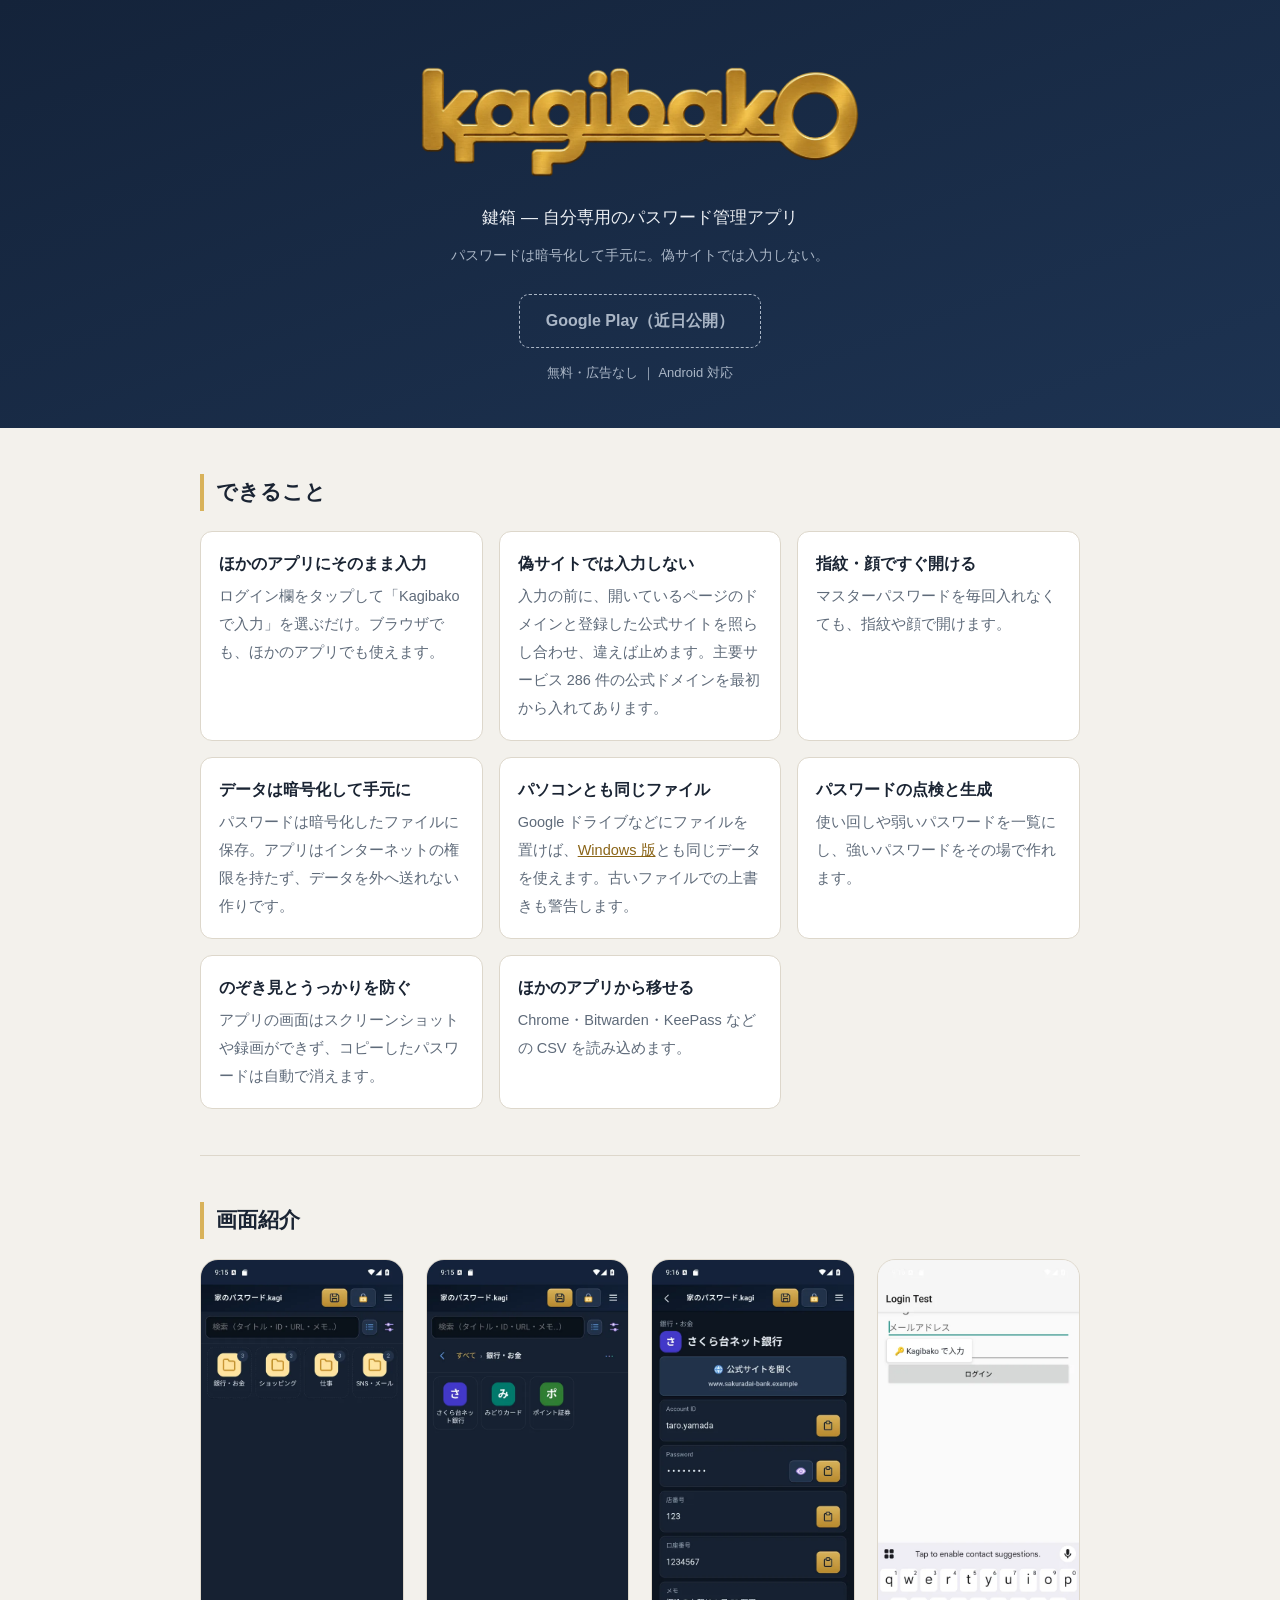
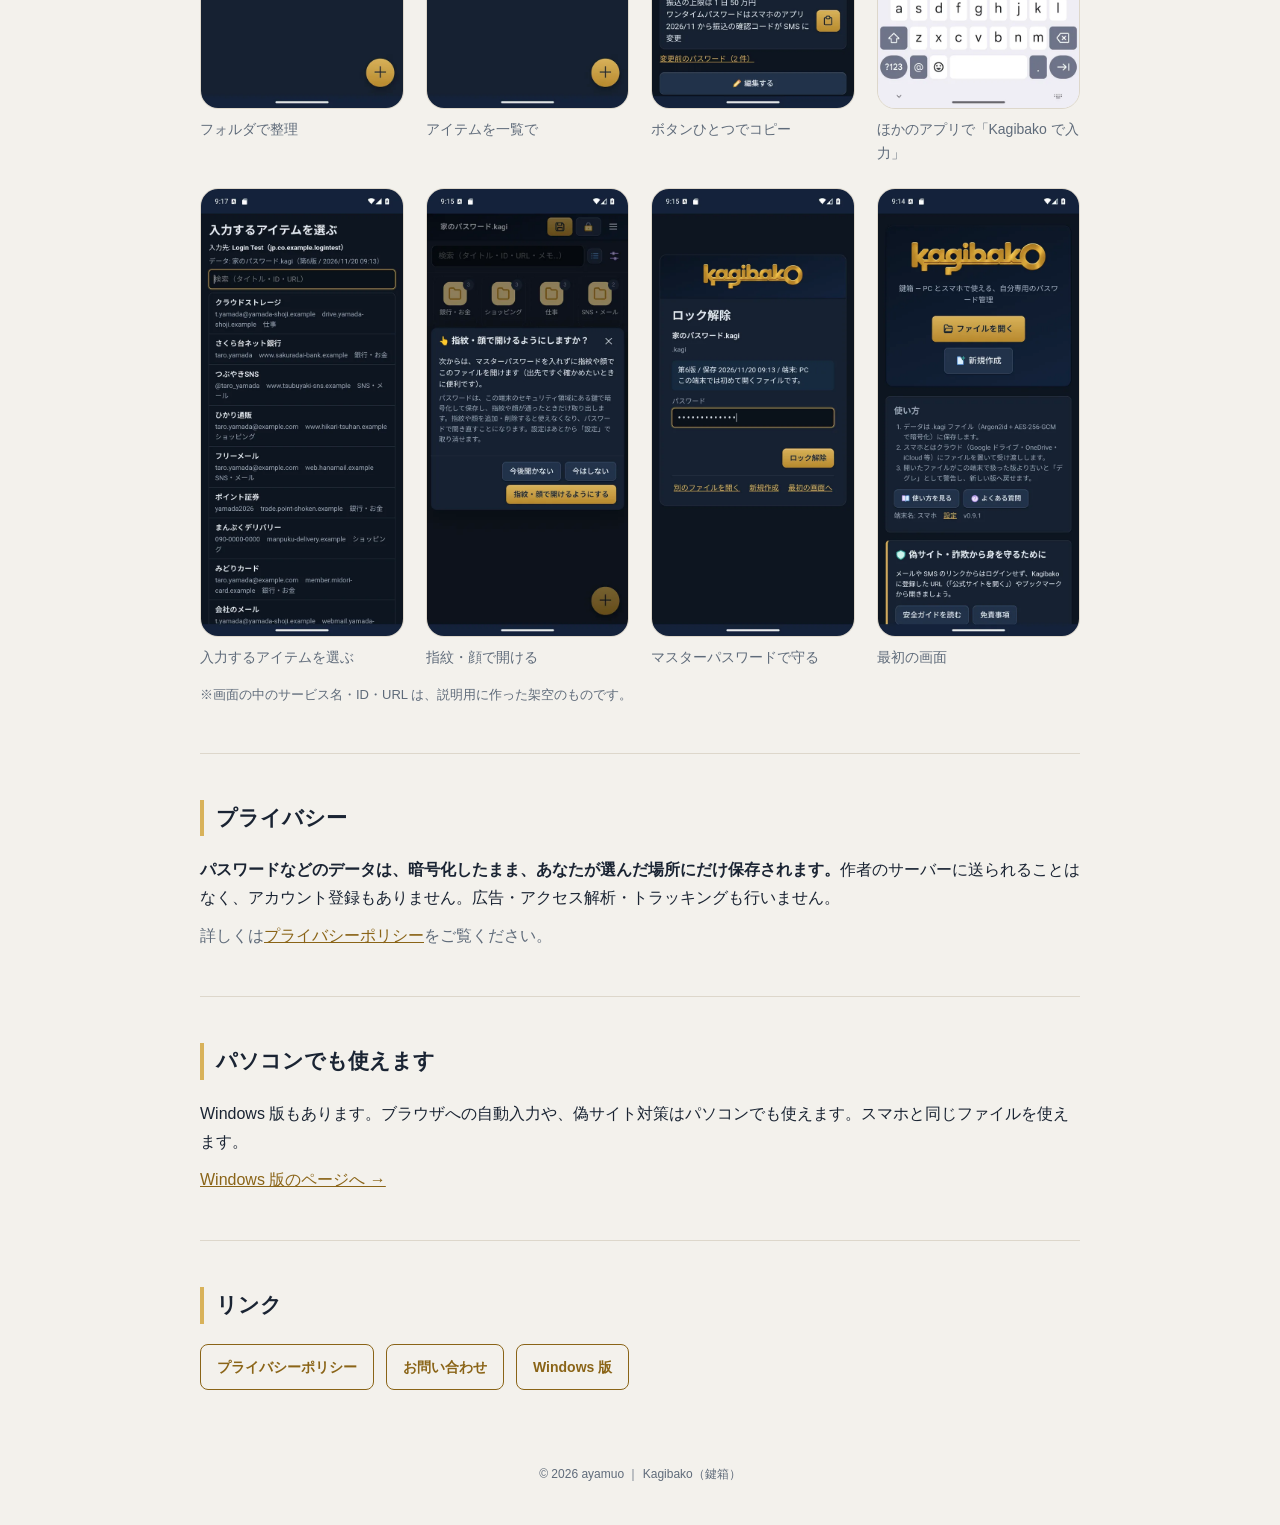
==== index.html @ 04aa952d "Kagibako 公式サイト（スマホアプリ・Windows 版・プライバシーポリシー） Co-Authored-By: Claude Opus 5.5 <noreply@anthropic.com>" ====
<!DOCTYPE html>
<html lang="ja">
<head>
<meta charset="UTF-8">
<meta name="viewport" content="width=device-width, initial-scale=1.0">
<title>Kagibako（鍵箱）｜自分専用のパスワード管理アプリ</title>
<meta name="description" content="Kagibako（鍵箱）は、パスワードを暗号化して手元に保存するスマホアプリです。ほかのアプリやブラウザにそのまま入力でき、偽サイトでは入力しません。無料・広告なし。">
<link rel="canonical" href="https://ayamuo.github.io/kagibako_official/">
<link rel="icon" type="image/png" href="favicon.png">
<link rel="apple-touch-icon" href="icon-192.png">
<meta name="theme-color" content="#14233a">
<link rel="stylesheet" href="style.css">
<!-- OGP / Twitter Card（SNSやチャットでURLを貼ったときのプレビュー用） -->
<meta property="og:type" content="website">
<meta property="og:site_name" content="Kagibako（鍵箱）">
<meta property="og:locale" content="ja_JP">
<meta property="og:url" content="https://ayamuo.github.io/kagibako_official/">
<meta property="og:title" content="Kagibako（鍵箱）｜自分専用のパスワード管理アプリ">
<meta property="og:description" content="パスワードは暗号化して手元に。ほかのアプリにそのまま入力でき、偽サイトでは入力しない。無料・広告なし。">
<meta property="og:image" content="https://ayamuo.github.io/kagibako_official/ogp.jpg">
<meta property="og:image:width" content="1200">
<meta property="og:image:height" content="630">
<meta name="twitter:card" content="summary_large_image">
<meta name="twitter:title" content="Kagibako（鍵箱）｜自分専用のパスワード管理アプリ">
<meta name="twitter:description" content="パスワードは暗号化して手元に。ほかのアプリにそのまま入力でき、偽サイトでは入力しない。無料・広告なし。">
<meta name="twitter:image" content="https://ayamuo.github.io/kagibako_official/ogp.jpg">
</head>
<body>

<header class="hero">
  <div class="wrap">
    <h1 class="logo"><img src="logo.webp" alt="Kagibako" width="960" height="245"></h1>
    <p class="tagline">鍵箱 ― 自分専用のパスワード管理アプリ</p>
    <p class="sub">パスワードは暗号化して手元に。偽サイトでは入力しない。</p>
    <div class="cta-wrap">
      <!-- Google Play で公開したら：次の span を <a class="cta" href="（Play ストアの URL）">Google Play で入手</a> に置き換える -->
      <span class="cta soon">Google Play（近日公開）</span>
      <!-- iOS 版を公開したら：hidden を外し、href に App Store の URL を入れる -->
      <a class="cta" href="#" hidden>App Store で入手</a>
    </div>
    <p class="status">無料・広告なし ｜ Android 対応</p>
  </div>
</header>

<main class="wrap">

  <section>
    <h2>できること</h2>
    <ul class="features">
      <li><b>ほかのアプリにそのまま入力</b><span>ログイン欄をタップして「Kagibako で入力」を選ぶだけ。ブラウザでも、ほかのアプリでも使えます。</span></li>
      <li><b>偽サイトでは入力しない</b><span>入力の前に、開いているページのドメインと登録した公式サイトを照らし合わせ、違えば止めます。主要サービス 286 件の公式ドメインを最初から入れてあります。</span></li>
      <li><b>指紋・顔ですぐ開ける</b><span>マスターパスワードを毎回入れなくても、指紋や顔で開けます。</span></li>
      <li><b>データは暗号化して手元に</b><span>パスワードは暗号化したファイルに保存。アプリはインターネットの権限を持たず、データを外へ送れない作りです。</span></li>
      <li><b>パソコンとも同じファイル</b><span>Google ドライブなどにファイルを置けば、<a href="windows.html">Windows 版</a>とも同じデータを使えます。古いファイルでの上書きも警告します。</span></li>
      <li><b>パスワードの点検と生成</b><span>使い回しや弱いパスワードを一覧にし、強いパスワードをその場で作れます。</span></li>
      <li><b>のぞき見とうっかりを防ぐ</b><span>アプリの画面はスクリーンショットや録画ができず、コピーしたパスワードは自動で消えます。</span></li>
      <li><b>ほかのアプリから移せる</b><span>Chrome・Bitwarden・KeePass などの CSV を読み込めます。</span></li>
    </ul>
  </section>

  <section>
    <h2>画面紹介</h2>
    <div class="shots phone">
      <figure><img src="shots/phone/list.webp" alt="フォルダが並ぶ一覧の画面" width="540" height="1200" loading="lazy"><figcaption>フォルダで整理</figcaption></figure>
      <figure><img src="shots/phone/folder.webp" alt="フォルダを開いてアイテムが並んだ画面" width="540" height="1200" loading="lazy"><figcaption>アイテムを一覧で</figcaption></figure>
      <figure><img src="shots/phone/item.webp" alt="アイテムの中身。ID とパスワードをコピーできる" width="540" height="1200" loading="lazy"><figcaption>ボタンひとつでコピー</figcaption></figure>
      <figure><img src="shots/phone/autofill.webp" alt="ほかのアプリのログイン欄に「Kagibako で入力」が出た画面" width="540" height="1200" loading="lazy"><figcaption>ほかのアプリで「Kagibako で入力」</figcaption></figure>
      <figure><img src="shots/phone/pick.webp" alt="入力するアイテムを選ぶ画面" width="540" height="1200" loading="lazy"><figcaption>入力するアイテムを選ぶ</figcaption></figure>
      <figure><img src="shots/phone/bio.webp" alt="指紋・顔で開けるようにするか聞く画面" width="540" height="1200" loading="lazy"><figcaption>指紋・顔で開ける</figcaption></figure>
      <figure><img src="shots/phone/unlock.webp" alt="マスターパスワードでロックを解除する画面" width="540" height="1200" loading="lazy"><figcaption>マスターパスワードで守る</figcaption></figure>
      <figure><img src="shots/phone/start.webp" alt="アプリの最初の画面" width="540" height="1200" loading="lazy"><figcaption>最初の画面</figcaption></figure>
    </div>
    <p class="note">※画面の中のサービス名・ID・URL は、説明用に作った架空のものです。</p>
  </section>

  <section>
    <h2>プライバシー</h2>
    <p><strong>パスワードなどのデータは、暗号化したまま、あなたが選んだ場所にだけ保存されます。</strong>作者のサーバーに送られることはなく、アカウント登録もありません。広告・アクセス解析・トラッキングも行いません。</p>
    <p class="muted">詳しくは<a href="privacy.html">プライバシーポリシー</a>をご覧ください。</p>
  </section>

  <section>
    <h2>パソコンでも使えます</h2>
    <p>Windows 版もあります。ブラウザへの自動入力や、偽サイト対策はパソコンでも使えます。スマホと同じファイルを使えます。</p>
    <p><a href="windows.html">Windows 版のページへ →</a></p>
  </section>

  <section>
    <h2>リンク</h2>
    <div class="links">
      <a href="privacy.html">プライバシーポリシー</a>
      <a href="mailto:ayamuo.apps@proton.me">お問い合わせ</a>
      <a href="windows.html">Windows 版</a>
    </div>
  </section>

</main>

<footer>&copy; 2026 ayamuo ｜ Kagibako（鍵箱）</footer>

</body>
</html>
---- style.css ----
/* Kagibako 公式サイト 共通の見た目（すべてのページで使う） */
:root {
  --navy: #14233a; --navy-2: #1d3352;
  --brass: #d8b25a; --brass-2: #c29634; --brass-text: #8a6417;
  --text: #1a2433; --sub: #5f6b7a; --line: #ddd7cb;
  --bg: #f3f1ec; --panel: #ffffff; --on-navy: #eef1f5; --on-navy-sub: #aab6c6;
}
@media (prefers-color-scheme: dark) {
  :root { --text: #e6eaf0; --sub: #9aa7b8; --line: #2a3749; --bg: #0e1520; --panel: #162131; --brass-text: #e0b354; }
}
* { box-sizing: border-box; margin: 0; padding: 0; }
body {
  font-family: -apple-system, BlinkMacSystemFont, "Segoe UI", "Hiragino Kaku Gothic ProN", "Noto Sans JP", Meiryo, sans-serif;
  color: var(--text); background: var(--bg); line-height: 1.75;
}
.wrap { max-width: 920px; margin: 0 auto; padding: 0 20px; }
.wrap.narrow { max-width: 760px; }
a { color: var(--brass-text); }
code { font-family: ui-monospace, Consolas, monospace; font-size: .92em; }

/* 上部の紺の帯 */
header.hero {
  background: linear-gradient(160deg, var(--navy), var(--navy-2));
  color: var(--on-navy); text-align: center; padding: 52px 0 44px;
}
header.hero .logo { display: inline-block; line-height: 0; }
header.hero .logo img { width: min(440px, 86%); height: auto; }
header.hero.small { padding: 36px 0 30px; }
header.hero.small .logo img { width: min(220px, 60%); }
header.hero h1 { font-size: 24px; margin-top: 14px; }
header.hero .tagline { margin-top: 16px; font-size: 17px; }
header.hero .sub { margin-top: 6px; font-size: 14px; color: var(--on-navy-sub); }
header.hero .status { margin-top: 14px; font-size: 13px; color: var(--on-navy-sub); }

/* ボタン（主な操作は真鍮色、ほかは枠だけ） */
.cta-wrap { display: flex; gap: 12px; justify-content: center; flex-wrap: wrap; margin-top: 26px; }
.cta {
  display: inline-flex; align-items: center; justify-content: center; gap: 8px;
  text-decoration: none; font-weight: 700; font-size: 16px;
  padding: 12px 26px; border-radius: 10px; min-height: 48px;
  background: linear-gradient(180deg, var(--brass), var(--brass-2)); color: var(--navy);
  box-shadow: 0 1px 2px rgba(0,0,0,.25), inset 0 1px 0 rgba(255,255,255,.35);
}
.cta.ghost { background: transparent; color: var(--on-navy); border: 1px solid var(--on-navy-sub); box-shadow: none; }
.cta.soon { background: transparent; color: var(--on-navy-sub); border: 1px dashed var(--on-navy-sub); box-shadow: none; cursor: default; }
[hidden] { display: none !important; }

/* 本文 */
section { padding: 46px 0; border-bottom: 1px solid var(--line); }
section:last-of-type { border-bottom: none; }
h2 { font-size: 21px; margin-bottom: 20px; padding-left: 12px; border-left: 4px solid var(--brass); }
h3 { font-size: 16px; margin: 18px 0 8px; }
p { margin-bottom: 10px; }
p:last-child { margin-bottom: 0; }
.muted { color: var(--sub); }
.note { font-size: 13px; color: var(--sub); margin-top: 14px; }
ul.plain, ol.plain { padding-left: 1.4em; margin-bottom: 10px; }
ul.plain li, ol.plain li { margin-bottom: 4px; }

.features { display: grid; grid-template-columns: repeat(auto-fill, minmax(260px, 1fr)); gap: 16px; list-style: none; }
.features li { background: var(--panel); border: 1px solid var(--line); border-radius: 12px; padding: 18px; }
.features b { display: block; font-size: 16px; margin-bottom: 4px; }
.features span { color: var(--sub); font-size: 14.5px; }

/* 画面の画像：スマホは縦長、PC は横長 */
.shots { display: grid; gap: 22px; }
.shots.phone { grid-template-columns: repeat(auto-fill, minmax(190px, 1fr)); }
.shots.pc { grid-template-columns: repeat(auto-fill, minmax(380px, 1fr)); }
.shots figure { margin: 0; }
.shots img { width: 100%; height: auto; display: block; border: 1px solid var(--line); border-radius: 12px; }
.shots.phone img { border-radius: 18px; }
.shots figcaption { margin-top: 8px; font-size: 14px; color: var(--sub); }

.links { display: flex; flex-wrap: wrap; gap: 12px; }
.links a {
  display: inline-flex; align-items: center; text-decoration: none; font-weight: 600;
  border: 1px solid var(--brass-text); border-radius: 8px; padding: 10px 16px; font-size: 14px; min-height: 44px;
}
.back { display: inline-block; margin-top: 20px; font-size: 14px; }
footer { text-align: center; color: var(--sub); font-size: 12px; padding: 28px 0 40px; }

@media (max-width: 480px) {
  .shots.pc { grid-template-columns: 1fr; }
  .shots.phone { grid-template-columns: 1fr 1fr; gap: 14px; }
  header.hero { padding: 40px 0 34px; }
  header.hero .tagline { font-size: 15.5px; }
}
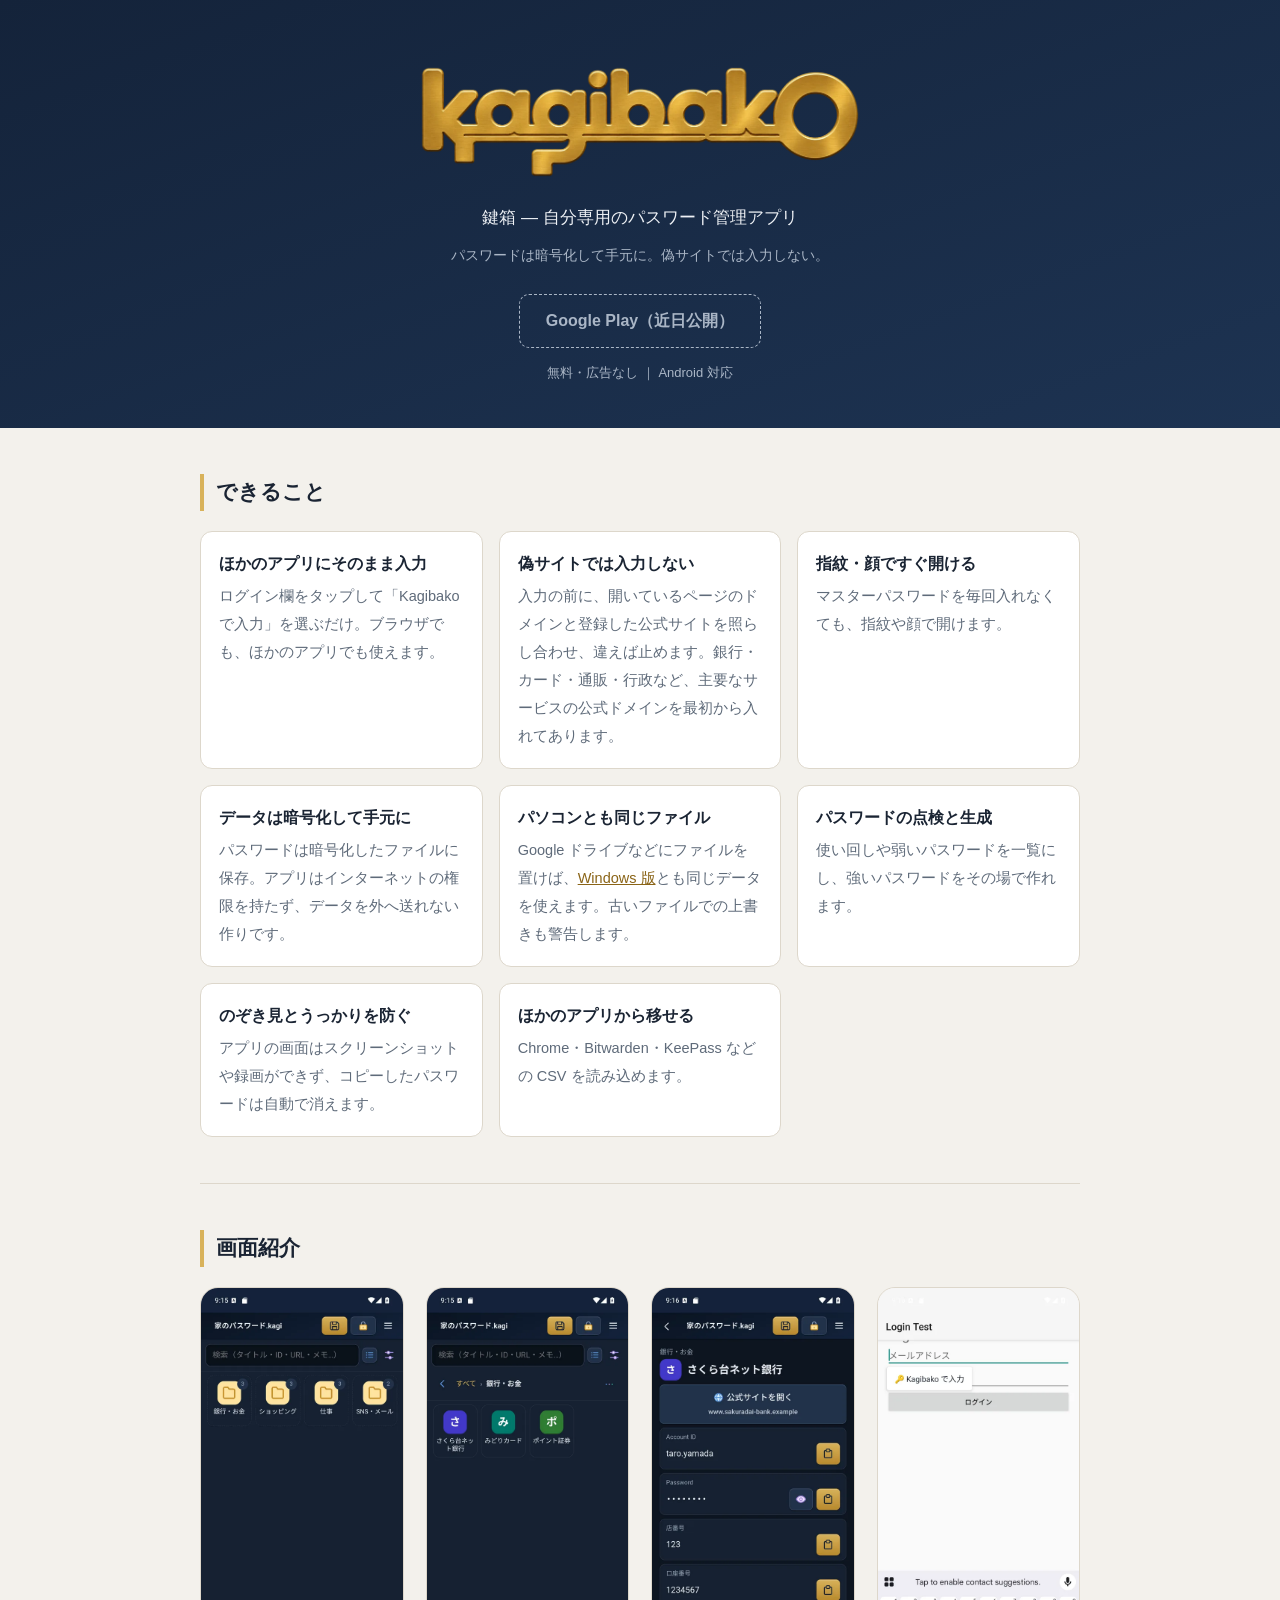
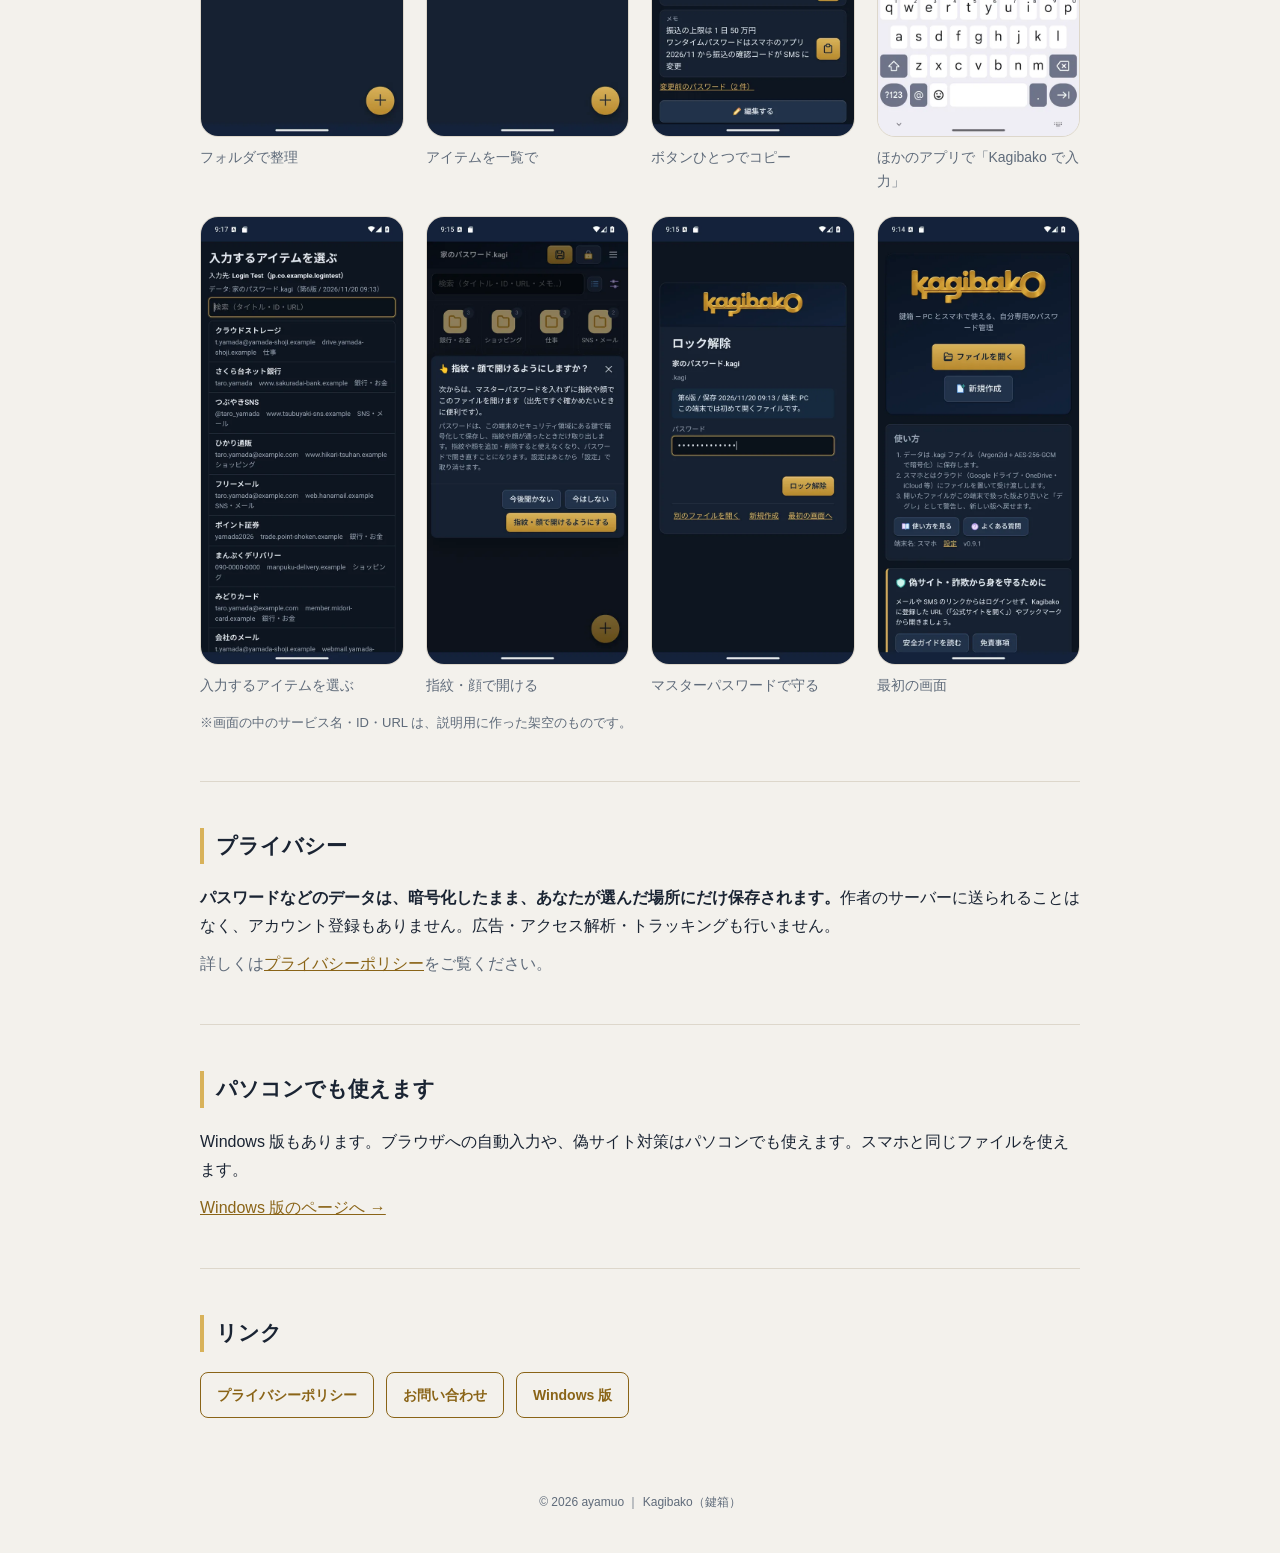
==== commit b344a1cb: "公式ドメインの件数をやめ、主なサービスの例にする 一覧を増やすたびに件数がずれるため、「銀行・カード・通販・行政など」と書く。  Co-Authored-By: Claude Opus 5.5 <no" ====
--- a/index.html
+++ b/index.html
@@ -48,7 +48,7 @@
     <h2>できること</h2>
     <ul class="features">
       <li><b>ほかのアプリにそのまま入力</b><span>ログイン欄をタップして「Kagibako で入力」を選ぶだけ。ブラウザでも、ほかのアプリでも使えます。</span></li>
-      <li><b>偽サイトでは入力しない</b><span>入力の前に、開いているページのドメインと登録した公式サイトを照らし合わせ、違えば止めます。主要サービス 286 件の公式ドメインを最初から入れてあります。</span></li>
+      <li><b>偽サイトでは入力しない</b><span>入力の前に、開いているページのドメインと登録した公式サイトを照らし合わせ、違えば止めます。銀行・カード・通販・行政など、主要なサービスの公式ドメインを最初から入れてあります。</span></li>
       <li><b>指紋・顔ですぐ開ける</b><span>マスターパスワードを毎回入れなくても、指紋や顔で開けます。</span></li>
       <li><b>データは暗号化して手元に</b><span>パスワードは暗号化したファイルに保存。アプリはインターネットの権限を持たず、データを外へ送れない作りです。</span></li>
       <li><b>パソコンとも同じファイル</b><span>Google ドライブなどにファイルを置けば、<a href="windows.html">Windows 版</a>とも同じデータを使えます。古いファイルでの上書きも警告します。</span></li>
--- a/style.css
+++ b/style.css
@@ -77,6 +77,15 @@
   border: 1px solid var(--brass-text); border-radius: 8px; padding: 10px 16px; font-size: 14px; min-height: 44px;
 }
 .back { display: inline-block; margin-top: 20px; font-size: 14px; }
+
+/* ログインの練習ページ（practice-login.html） */
+.practice-safe { background: var(--panel); border: 1px solid var(--line); border-radius: 10px; padding: 12px 14px; font-size: 14px; }
+.practice-form { display: grid; gap: 14px; margin-top: 20px; }
+.practice-field { display: grid; gap: 4px; font-weight: 600; }
+.practice-field input { font: inherit; font-weight: 400; font-size: 17px; padding: 12px 14px; border: 1px solid var(--line); border-radius: 10px; background: var(--panel); color: var(--text); }
+.practice-btn { border: 0; cursor: pointer; font-family: inherit; }
+.practice-ok { margin-top: 18px; padding: 14px 16px; border-radius: 10px; border: 2px solid var(--brass); background: var(--panel); display: grid; gap: 2px; }
+.practice-ok b { font-size: 18px; color: var(--brass-text); }
 footer { text-align: center; color: var(--sub); font-size: 12px; padding: 28px 0 40px; }
 
 @media (max-width: 480px) {
